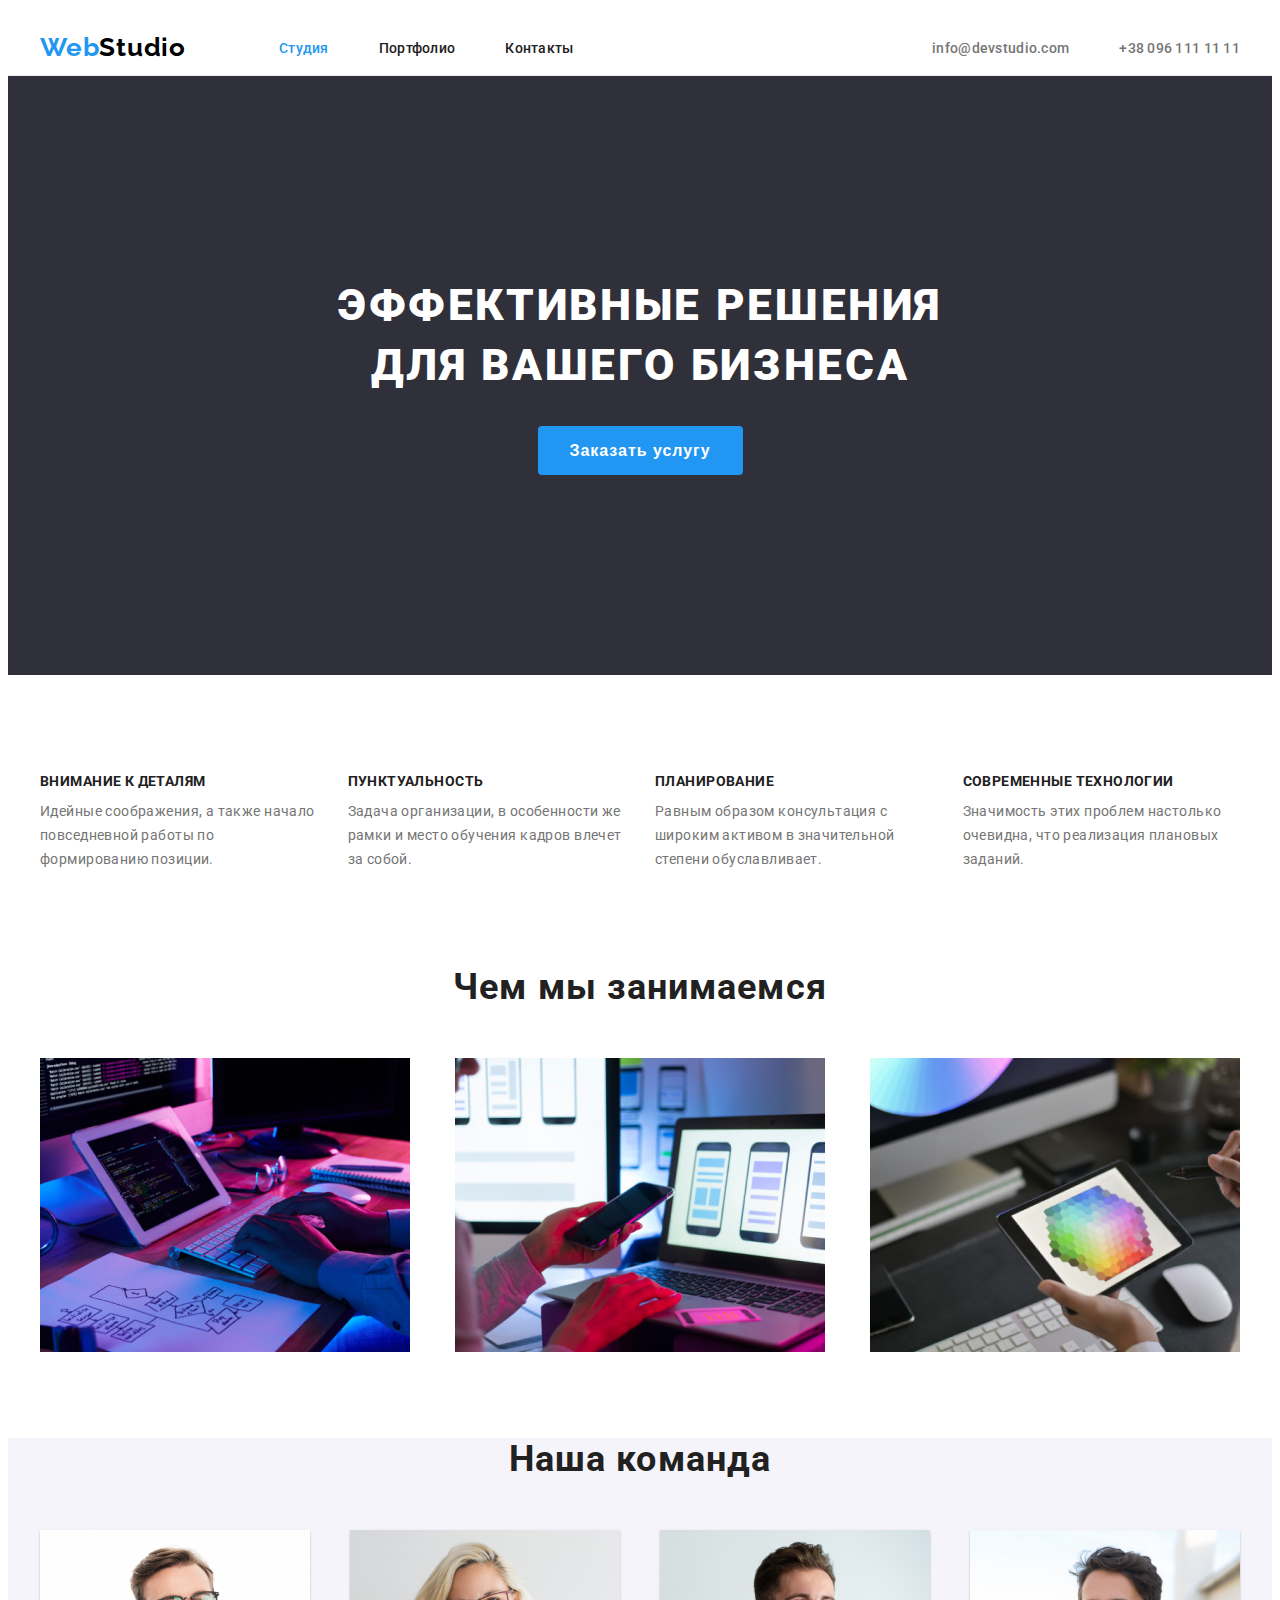
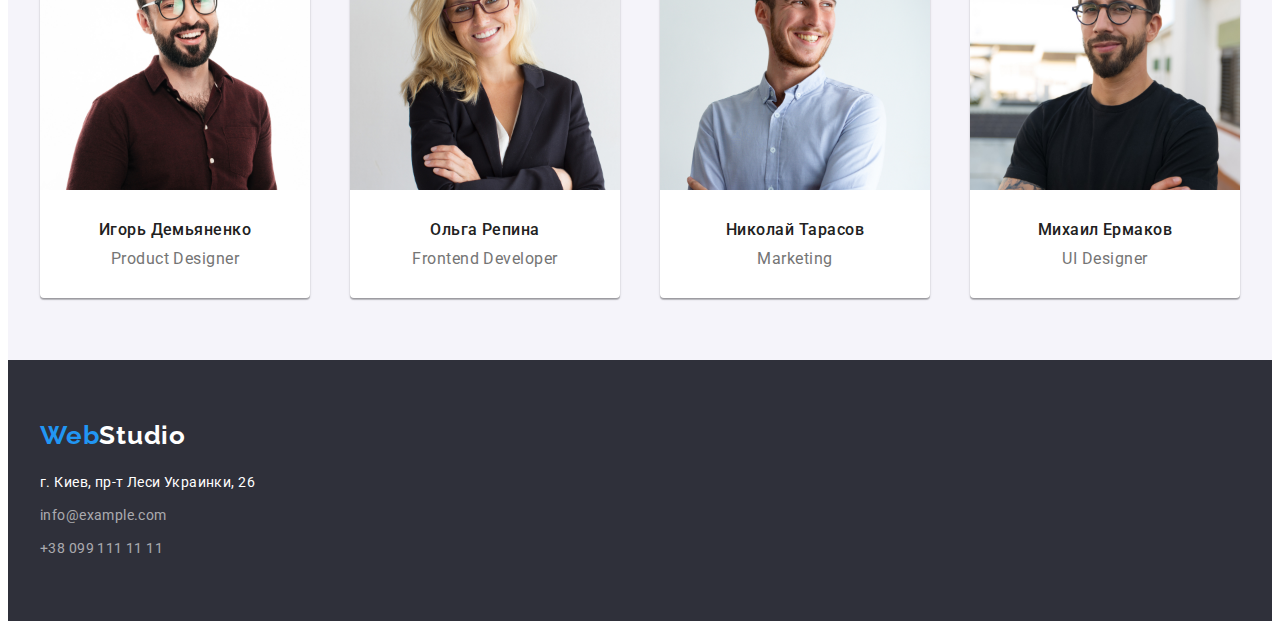
==== index.html @ 0f1aa9d9 "HTML + CSS boxsizing and flexbox" ====
<!DOCTYPE html>
<html lang="en">
  <head>
    <meta charset="UTF-8" />
    <meta name="viewport" content="width=device-width, initial-scale=1.0" />
    <link rel="stylesheet" href="https://cdnjs.cloudflare.com/ajax/libs/modern-normalize/1.0.0/modern-normalize.min.css" integrity="sha512-ISS7cAi1PEhQ8jnbJpJZMd29NlhNj4AWYyLOSp2CE/CsHxTCu+r+t0D2yoJudVrd0/8fTVPUVDzY5Tvli75u/g==" crossorigin="anonymous" />
    <link rel="preconnect" href="https://fonts.gstatic.com" />
    <link
      href="https://fonts.googleapis.com/css2?family=Raleway:wght@700&family=Roboto:wght@400;500;700;900&display=swap"
      rel="stylesheet"
    />
    <link rel="stylesheet" href="css/styles.css" />
    <title>WebStudio</title>
  </head>

  <body>
    <header class="header">
      <div class="container">
        <nav class="site-nav">
          <a class="logo link" href="/"><span class="logo-accent">Web</span>Studio</a>
          <ul class="site-nav-list list">
            <li><a class="site-nav-item current link" href="#">Студия</a></li>
            <li><a class="site-nav-item link" href="portfolio.html">Портфолио</a></li>
            <li><a class="site-nav-item link" href="#">Контакты</a></li>
          </ul>
        </nav>
        <ul class="contacts-list list">
          <li>
            <a
              class="contacts-list-item contacts-list-item-mail link"
              href="mailto:info@devstudio.com"
              >info@devstudio.com</a
            >
          </li>
          <li>
            <a
              class="contacts-list-item contacts-list-item-tel link"
              href="tel:+380961111111"
              >+38 096 111 11 11</a
            >
          </li>
        </ul>
      </div>
    </header>
    <main>
      <!-- Герой -->
      <section class="hero">
      <div class="container">
        <h1 class="main-title">Эффективные решения для вашего бизнеса</h1>
        <button type="button" class="order-btn">Заказать услугу</button>
      </div>      
      </section>

      <!-- Преймущества -->
      <section class="advantages">
        <h2 class="advantages-title">Наши преимущества</h2>
        <div class="container">
          <ul class="advantages-list list">
            <li class="advantages-item">
              <h3 class="advantages-item-title">Внимание к деталям</h3>
              <p class="advantages-item-description">
                Идейные соображения, а также начало повседневной работы по
                формированию позиции.
              </p>
            </li>
            <li class="advantages-item">
              <h3 class="advantages-item-title">Пунктуальность</h3>
              <p class="advantages-item-description">
                Задача организации, в особенности же рамки и место обучения кадров
                влечет за собой.
              </p>
            </li>
            <li class="advantages-item">
              <h3 class="advantages-item-title">Планирование</h3>
              <p class="advantages-item-description">
                Равным образом консультация с широким активом в значительной
                степени обуславливает.
              </p>
            </li>
            <li class="advantages-item">
              <h3 class="advantages-item-title">Современные технологии</h3>
              <p class="advantages-item-description">
                Значимость этих проблем настолько очевидна, что реализация
                плановых заданий.
              </p>
            </li>
          </ul>
        </div>
       
      </section>

      <!-- Услуги -->
      <section class="services">
        <div class="container">
          <h2 class="section-title">Чем мы занимаемся</h2>
        <ul class="services-list list">
          <li class="sevices-item">
            <img class="services-img"
              src="images/box1.jpg"
              alt="веб-сайты"
              width="370"
              height="294"
            />
          </li>
          <li>
            <img class="services-img"
              src="images/box2.jpg"
              alt="мобильные приложения"
              width="370"
              height="294"
            />
          </li>
          <li>
            <img class="services-img"
            src="images/box3.jpg" 
            alt="дизайн" 
            width="370" 
            height="294" />
          </li>
        </ul>
        </div>
        
      </section>

      <!-- Команда -->
      <section class="team">
        <div class="container">
          <h2 class="section-title">Наша команда</h2>
        <ul class="team-list list">
          <li class="team-item">
            <img class="team-memeber-img"
              src="images/worker1.jpg"
              alt="сотрудник1"
              width="270"
              height="260"
            />
            <h3 class="team-member-name">Игорь Демьяненко</h3>
            <p class="team-member-position">Product Designer</p>
          </li>

          <li class="team-item">
            <img class="team-memeber-img"
              src="images/worker2.jpg"
              alt="сотрудник2"
              width="270"
              height="260"
            />
            <h3 class="team-member-name">Ольга Репина</h3>
            <p class="team-member-position">Frontend Developer</p>
          </li>

          <li class="team-item">
            <img class="team-memeber-img"
              src="images/worker3.jpg"
              alt="сотрудник3"
              width="270"
              height="260"
            />
            <h3 class="team-member-name">Николай Тарасов</h3>
            <p class="team-member-position">Marketing</p>
          </li>

          <li class="team-item">
            <img class="team-memeber-img"
              src="images/worker4.jpg"
              alt="сотрудник4"
              width="270"
              height="260"
            />
            <h3 class="team-member-name">Михаил Ермаков</h3>
            <p class="team-member-position">UI Designer</p>
          </li>
        </ul>
        </div>
        
      </section>
    </main>

    <!-- Футер -->
    <footer class="footer">
        <div class="container">
          <a class="logo dark-theme link" href="/"
          ><span class="logo-accent">Web</span>Studio</a
        >
        <address>
          <ul class="adress-list list">
            <li>
              <a
                class="adress-item location link"
                href="https://goo.gl/maps/MQfGmUJ35gentpnP9"
                target="_blank"
                rel="noreferrer noopener"
                >г. Киев, пр-т Леси Украинки, 26</a
              >
            </li>
            <li>
              <a class="adress-item mail link" href="mailto:info@example.com"
                >info@example.com</a
              >
            </li>
            <li>
              <a class="adress-item tel link" href="tel:+380991111111"
                >+38 099 111 11 11</a
              >
            </li>
          </ul>
        </div>
        
      </address>
    </footer>
  </body>
</html>
---- css/styles.css ----
:root {
  --main-color: #212121;
  --accent-color: #2196f3;
  --secondary-color: #757575;
}

body {
  font-family: 'Roboto', sans-serif;
}

h1,
h2,
h3,
h4,
h5,
h6,
p {
  margin: 0;
}

ul,
ol {
  margin: 0;
  padding: 0;
}

img {
  display: block;
}

.list {
  list-style: none;
}

.link {
  text-decoration: none;
}

.header {
  text-align: center;
}

.container {
  width: 1200px;
  padding-left: 15px;
  padding-right: 15px;
  margin: 0 auto;
}

/* ========Header=========================== */

.site-nav {
  display: flex;
}
.site-nav .logo {
  margin-right: 93px;
}
header .container {
  display: flex;
  align-items: center;
}

header {
  padding-top: 24px;
  padding-bottom: 12px;
  border-bottom: 1px solid #ececec;
}

.logo {
  font-family: 'Raleway', sans-serif;
  font-weight: 700;
  font-size: 26px;
  line-height: 1.19;
  letter-spacing: 0.03em;
  color: #000000;
}

.logo-accent {
  color: var(--accent-color);
}

.site-nav-list {
  display: flex;
  align-items: center;
}

.site-nav-list li:not(:last-child) {
  margin-right: 50px;
}

.site-nav-item {
  font-weight: 500;
  font-size: 14px;
  line-height: 1.14;
  letter-spacing: 0.02em;
  color: var(--main-color);
}

.site-nav-item:hover,
.site-nav-item:focus,
.contacts-list-item:hover,
.contacts-list-item:focus,
.adress-item:hover,
.adress-item:focus,
.adress-item.location:hover,
.adress-item.location:focus,
.site-nav-item.current {
  color: var(--accent-color);
}

.header .contacts-list {
  margin-left: auto;
}
.contacts-list {
  display: flex;
}
.contacts-list li:not(:last-child) {
  margin-right: 50px;
}
.contacts-list-item {
  font-family: inherit;
  font-weight: 500;
  font-size: 14px;
  line-height: 1.14;
  letter-spacing: 0.02em;
  color: var(--secondary-color);
}
/* ========End header======================= */

/* ========Hero=========================== */
.hero {
  background: #2f303a;
}
.main-title {
  max-width: 696px;
  margin-bottom: 30px;
}
.hero .container {
  padding-top: 200px;
  padding-bottom: 200px;
}
.main-title {
  margin: 0 auto 30px;

  font-weight: 900;
  font-size: 44px;
  line-height: 1.36;
  text-align: center;
  letter-spacing: 0.06em;
  text-transform: uppercase;

  color: #ffffff;
}

.order-btn {
  display: flex;
  padding: 10px 32px;
  margin: 0 auto;
  border-radius: 4px;
  outline: none;
  border: none;
  min-width: 200px;

  font-weight: bold;
  font-size: 16px;
  line-height: 1.86;
  align-items: center;
  text-align: center;
  letter-spacing: 0.06em;
  color: #ffffff;
  background-color: var(--accent-color);
}

.order-btn:hover {
  cursor: pointer;
  outline: none;
}
/* ========End Hero======================= */

/* ========Advantages=========================== */
.advantages-title {
  height: 0;
  overflow: hidden;
}

.advantages .container {
  padding-top: 99px;
  padding-bottom: 94px;
}
.advantages-list {
  display: flex;
  justify-content: space-between;
}

.advantages-item {
  width: calc((100% - 90px) / 4);
}

.advantages-item-title {
  margin-bottom: 10px;

  font-weight: 700;
  font-size: 14px;
  line-height: 1.14;
  letter-spacing: 0.03em;
  text-transform: uppercase;
  color: var(--main-color);
}

.advantages-item-description {
  font-weight: 400;
  font-size: 14px;
  line-height: 1.71;
  letter-spacing: 0.03em;
  color: var(--secondary-color);
}
/* ========End Advantages======================= */

/* ========Services=========================== */
.services .container {
  padding-bottom: 86px;
}

.section-title {
  margin-bottom: 50px;
  font-weight: 700;
  font-size: 36px;
  line-height: 1.17;
  text-align: center;
  letter-spacing: 0.03em;
  color: var(--main-color);
}

.services-list {
  display: flex;
  justify-content: space-between;
}
/* ========End Services======================= */

/* ========Team=========================== */
.team {
  background: #f5f4fa;
}

.team .container {
  padding-bottom: 62px;
}
.team-list {
  display: flex;
  justify-content: space-between;
}

.team-item {
  background: #ffffff;

  box-shadow: 0px 1px 3px rgba(0, 0, 0, 0.12), 0px 1px 1px rgba(0, 0, 0, 0.14), 0px 2px 1px rgba(0, 0, 0, 0.2);
  border-radius: 0px 0px 4px 4px;
}
.team-memeber-img {
  margin-bottom: 30px;
}

.team-member-name {
  margin-bottom: 10px;
  font-weight: 500;
  font-size: 16px;
  line-height: 1.19;
  text-align: center;
  letter-spacing: 0.03em;
  color: var(--main-color);
}

.team-member-position {
  margin-bottom: 30px;

  font-weight: 400;
  font-size: 16px;
  line-height: 1.19;
  text-align: center;
  letter-spacing: 0.03em;
  color: var(--secondary-color);
}
/* ========End Team======================= */

/* ========Footer=========================== */
.footer .container {
  padding-top: 60px;
  padding-bottom: 60px;
}
.footer .logo {
  display: block;
  margin-bottom: 20px;
}

.adress-list li:not(:last-child) {
  margin-bottom: 9px;
}
.adress-item {
  font-weight: 400;
  font-size: 14px;
  line-height: 1.71;
  letter-spacing: 0.03em;
  color: rgba(255, 255, 255, 0.6);
}

.adress-item.location {
  color: #ffffff;
}

address {
  font-style: normal;
}

footer {
  background-color: #2f303a;
}

.logo.dark-theme {
  color: #ffffff;
}
/* ========End Footer======================= */

/* ========Portfolio======================= */
.cards .container {
  padding-top: 94px;
  padding-bottom: 94px;
}
.filter-list {
  display: flex;
  justify-content: center;
  margin-bottom: 50px;
}
.filter-list li:not(:last-child) {
  margin-right: 8px;
}

.filter-item {
  padding: 6px 22px;
  border-radius: 4px;
  border: none;

  font-weight: 500;
  font-size: 16px;
  line-height: 1.63;
  text-align: center;
  letter-spacing: 0.03em;
  color: var(--main-color);
}

.filter-item:hover,
.filter-item:focus {
  color: #ffffff;
  background-color: var(--accent-color);
  cursor: pointer;
  outline: none;
}

.cards-list {
  display: flex;
  flex-wrap: wrap;
  margin-top: -30px;
  margin-left: -30px;
}

.card-item {
  margin-top: 30px;
  margin-left: 30px;
  width: 370px;
  background: #ffffff;
}

.card-item-text {
  padding-top: 20px;
  border: 1px solid #eeeeee;
  border-top: none;
}

.card-title {
  padding: 0 24px 4px;

  font-weight: 700;
  font-size: 18px;
  line-height: 2;
  letter-spacing: 0.06em;
  color: var(--main-color);
}

.card-description {
  padding: 0 20px 24px;

  font-weight: 400;
  font-size: 16px;
  line-height: 1.86;
  letter-spacing: 0.03em;
  color: var(--secondary-color);
}
/* ========End Portfolio======================= */ ;
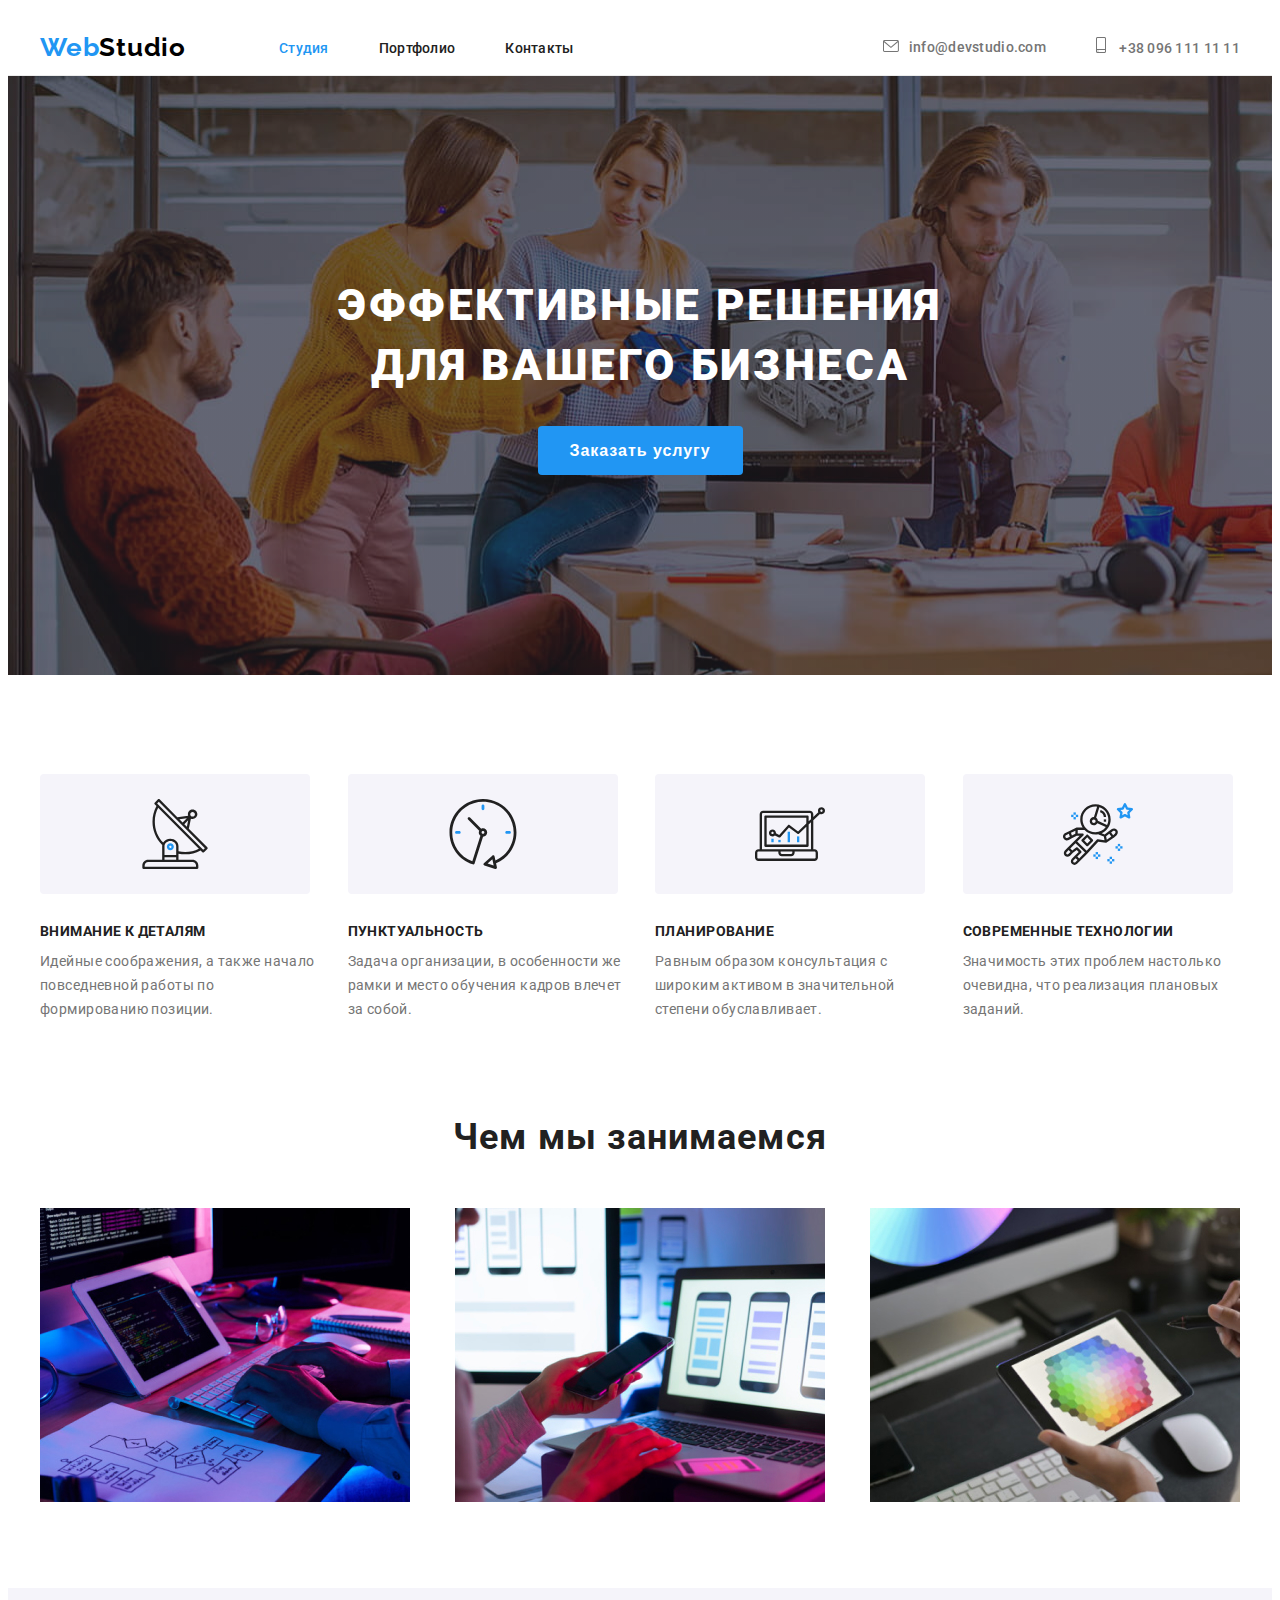
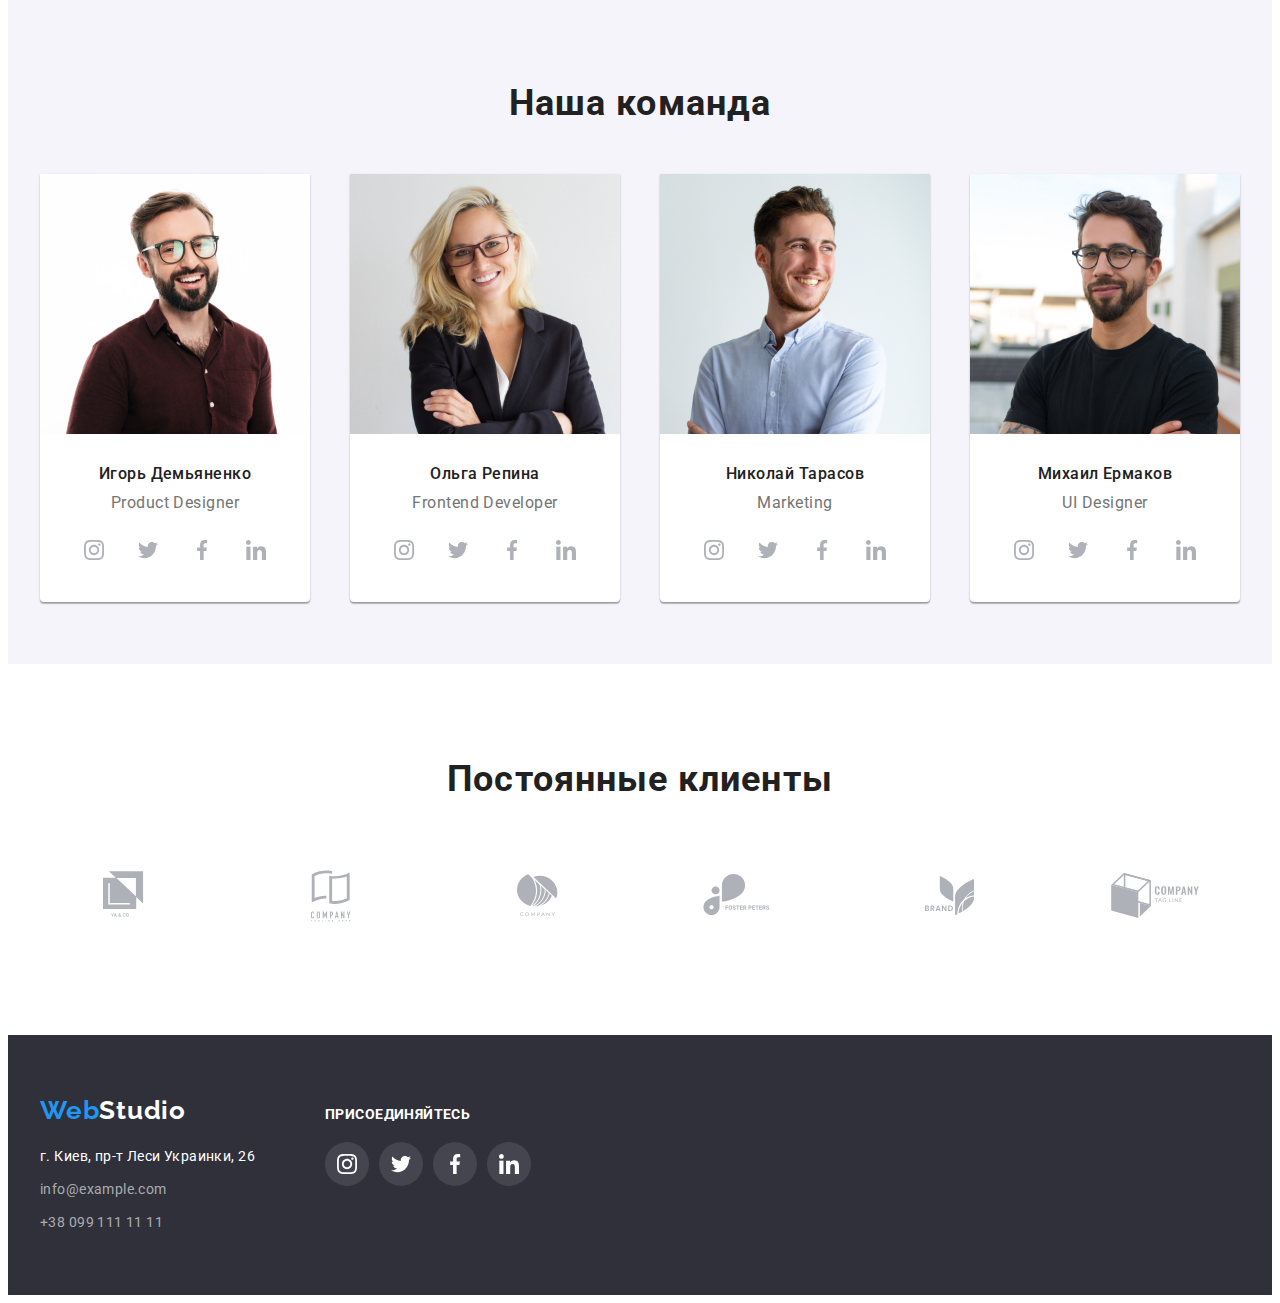
==== commit 0068627c: "added icons and bg-image" ====
--- a/index.html
+++ b/index.html
@@ -29,14 +29,21 @@
             <a
               class="contacts-list-item contacts-list-item-mail link"
               href="mailto:info@devstudio.com"
-              >info@devstudio.com</a
+              >
+              <svg class="contact-icon" width="16px" height="12px">
+                <use href="./images/sprite.svg#icon-envelope"></use>
+              </svg>info@devstudio.com</a
             >
           </li>
           <li>
             <a
               class="contacts-list-item contacts-list-item-tel link"
               href="tel:+380961111111"
-              >+38 096 111 11 11</a
+              >
+              <svg class="contact-icon" width="10px" height="16px">
+                <use href="./images/sprite.svg#icon-smartphone"></use>
+              </svg>
+              +38 096 111 11 11</a
             >
           </li>
         </ul>
@@ -57,6 +64,11 @@
         <div class="container">
           <ul class="advantages-list list">
             <li class="advantages-item">
+              <div class="advantages-icon-block">
+              <svg class="advantages-icon" width="70px" height="70px">
+                <use href="./images/sprite.svg#icon-antenna"></use>
+              </svg>
+              </div>
               <h3 class="advantages-item-title">Внимание к деталям</h3>
               <p class="advantages-item-description">
                 Идейные соображения, а также начало повседневной работы по
@@ -64,6 +76,11 @@
               </p>
             </li>
             <li class="advantages-item">
+              <div class="advantages-icon-block">
+                <svg class="advantages-icon" width="70px" height="70px">
+                  <use href="./images/sprite.svg#icon-clock"></use>
+                </svg>
+                </div>
               <h3 class="advantages-item-title">Пунктуальность</h3>
               <p class="advantages-item-description">
                 Задача организации, в особенности же рамки и место обучения кадров
@@ -71,6 +88,11 @@
               </p>
             </li>
             <li class="advantages-item">
+              <div class="advantages-icon-block">
+                <svg class="advantages-icon" width="70px" height="70px">
+                  <use href="./images/sprite.svg#icon-diagram"></use>
+                </svg>
+                </div>
               <h3 class="advantages-item-title">Планирование</h3>
               <p class="advantages-item-description">
                 Равным образом консультация с широким активом в значительной
@@ -78,6 +100,11 @@
               </p>
             </li>
             <li class="advantages-item">
+              <div class="advantages-icon-block">
+                <svg class="advantages-icon" width="70px" height="70px">
+                  <use href="./images/sprite.svg#icon-astronaut"></use>
+                </svg>
+                </div>
               <h3 class="advantages-item-title">Современные технологии</h3>
               <p class="advantages-item-description">
                 Значимость этих проблем настолько очевидна, что реализация
@@ -136,6 +163,36 @@
             />
             <h3 class="team-member-name">Игорь Демьяненко</h3>
             <p class="team-member-position">Product Designer</p>
+            <ul class="social-links-list list">
+              <li class="instagram">
+                <a href="#" class="social-links-link link">
+                  <svg class="social-links-icon" width="20px" height="20px">
+                    <use href="./images/sprite.svg#icon-instagram"></use>
+                  </svg>
+                </a>
+              </li>
+              <li class="twitter">
+                <a href="#" class="social-links-link link">
+                  <svg class="social-links-icon" width="20px" height="20px">
+                    <use href="./images/sprite.svg#icon-twitter"></use>
+                  </svg>
+                </a>
+              </li>
+              <li class="facebook">
+                <a href="#" class="social-links-link link">
+                  <svg class="social-links-icon" width="20px" height="20px">
+                    <use href="./images/sprite.svg#icon-facebook"></use>
+                  </svg>
+                </a>
+              </li>
+              <li class="linkedin">
+                <a href="#" class="social-links-link link">
+                  <svg class="social-links-icon" width="20px" height="20px">
+                    <use href="./images/sprite.svg#icon-linkedin"></use>
+                  </svg>
+                </a>
+              </li>
+            </ul>
           </li>
 
           <li class="team-item">
@@ -147,6 +204,36 @@
             />
             <h3 class="team-member-name">Ольга Репина</h3>
             <p class="team-member-position">Frontend Developer</p>
+            <ul class="social-links-list list">
+              <li class="instagram">
+                <a href="#" class="social-links-link link">
+                  <svg class="social-links-icon" width="20px" height="20px">
+                    <use href="./images/sprite.svg#icon-instagram"></use>
+                  </svg>
+                </a>
+              </li>
+              <li class="twitter">
+                <a href="#" class="social-links-link link">
+                  <svg class="social-links-icon" width="20px" height="20px">
+                    <use href="./images/sprite.svg#icon-twitter"></use>
+                  </svg>
+                </a>
+              </li>
+              <li class="facebook">
+                <a href="#" class="social-links-link link">
+                  <svg class="social-links-icon" width="20px" height="20px">
+                    <use href="./images/sprite.svg#icon-facebook"></use>
+                  </svg>
+                </a>
+              </li>
+              <li class="linkedin">
+                <a href="#" class="social-links-link link">
+                  <svg class="social-links-icon" width="20px" height="20px">
+                    <use href="./images/sprite.svg#icon-linkedin"></use>
+                  </svg>
+                </a>
+              </li>
+            </ul>
           </li>
 
           <li class="team-item">
@@ -158,6 +245,36 @@
             />
             <h3 class="team-member-name">Николай Тарасов</h3>
             <p class="team-member-position">Marketing</p>
+            <ul class="social-links-list list">
+              <li class="instagram">
+                <a href="#" class="social-links-link link">
+                  <svg class="social-links-icon" width="20px" height="20px">
+                    <use href="./images/sprite.svg#icon-instagram"></use>
+                  </svg>
+                </a>
+              </li>
+              <li class="twitter">
+                <a href="#" class="social-links-link link">
+                  <svg class="social-links-icon" width="20px" height="20px">
+                    <use href="./images/sprite.svg#icon-twitter"></use>
+                  </svg>
+                </a>
+              </li>
+              <li class="facebook">
+                <a href="#" class="social-links-link link">
+                  <svg class="social-links-icon" width="20px" height="20px">
+                    <use href="./images/sprite.svg#icon-facebook"></use>
+                  </svg>
+                </a>
+              </li>
+              <li class="linkedin">
+                <a href="#" class="social-links-link link">
+                  <svg class="social-links-icon" width="20px" height="20px">
+                    <use href="./images/sprite.svg#icon-linkedin"></use>
+                  </svg>
+                </a>
+              </li>
+            </ul>
           </li>
 
           <li class="team-item">
@@ -169,20 +286,100 @@
             />
             <h3 class="team-member-name">Михаил Ермаков</h3>
             <p class="team-member-position">UI Designer</p>
+            <ul class="social-links-list list">
+              <li class="instagram">
+                <a href="#" class="social-links-link link">
+                  <svg class="social-links-icon" width="20px" height="20px">
+                    <use href="./images/sprite.svg#icon-instagram"></use>
+                  </svg>
+                </a>
+              </li>
+              <li class="twitter">
+                <a href="#" class="social-links-link link">
+                  <svg class="social-links-icon" width="20px" height="20px">
+                    <use href="./images/sprite.svg#icon-twitter"></use>
+                  </svg>
+                </a>
+              </li>
+              <li class="facebook">
+                <a href="#" class="social-links-link link">
+                  <svg class="social-links-icon" width="20px" height="20px">
+                    <use href="./images/sprite.svg#icon-facebook"></use>
+                  </svg>
+                </a>
+              </li>
+              <li class="linkedin">
+                <a href="#" class="social-links-link link">
+                  <svg class="social-links-icon" width="20px" height="20px">
+                    <use href="./images/sprite.svg#icon-linkedin"></use>
+                  </svg>
+                </a>
+              </li>
+            </ul>
           </li>
         </ul>
         </div>
-        
+      </section>
+      <section class="clients">
+        <div class="container">
+          <h2 class="section-title">Постоянные клиенты</h2>
+          <ul class="clients-list list">
+            <li>
+              <a href="#" class="client-link link">
+                <svg class="client-icon" width="44.27" height="49.23">
+                  <use href="./images/sprite.svg#icon-client1"></use>
+                </svg>
+              </a>
+            </li>
+            <li>
+              <a href="#" class="client-link link">
+                <svg class="client-icon" width="40" height="52">
+                  <use href="./images/sprite.svg#icon-client2"></use>
+                </svg>
+              </a>
+            </li>
+            <li>
+              <a href="#" class="client-link link">
+                <svg class="client-icon" width="41" height="42.6">
+                  <use href="./images/sprite.svg#icon-client3"></use>
+                </svg>
+              </a>
+            </li>
+            <li>
+              <a href="#" class="client-link link">
+                <svg class="client-icon" width="79.66" height="42.02">
+                  <use href="./images/sprite.svg#icon-client4"></use>
+                </svg>
+              </a>
+            </li>
+            <li>
+              <a href="#" class="client-link link">
+                <svg class="client-icon" width="49" height="47">
+                  <use href="./images/sprite.svg#icon-client5"></use>
+                </svg>
+              </a>
+            </li>
+            <li>
+              <a href="#" class="client-link link">
+                <svg class="client-icon" width="88.48" height="45.44">
+                  <use href="./images/sprite.svg#icon-client6"></use>
+                </svg>
+              </a>
+            </li>
+          </ul>
+        </div>
+
       </section>
     </main>
 
     <!-- Футер -->
     <footer class="footer">
         <div class="container">
+         <div>
           <a class="logo dark-theme link" href="/"
           ><span class="logo-accent">Web</span>Studio</a
         >
-        <address>
+          <address>
           <ul class="adress-list list">
             <li>
               <a
@@ -205,6 +402,41 @@
             </li>
           </ul>
         </div>
+          
+          <div class="join">
+            <p class="join-text">присоединяйтесь</p>
+            <ul class="social-links-list list">
+              <li class="instagram">
+                <a href="#" class="social-links-link link">
+                  <svg class="social-links-icon" width="20px" height="20px">
+                    <use href="./images/sprite.svg#icon-instagram"></use>
+                  </svg>
+                </a>
+              </li>
+              <li class="twitter">
+                <a href="#" class="social-links-link link">
+                  <svg class="social-links-icon" width="20px" height="20px">
+                    <use href="./images/sprite.svg#icon-twitter"></use>
+                  </svg>
+                </a>
+              </li>
+              <li class="facebook">
+                <a href="#" class="social-links-link link">
+                  <svg class="social-links-icon" width="20px" height="20px">
+                    <use href="./images/sprite.svg#icon-facebook"></use>
+                  </svg>
+                </a>
+              </li>
+              <li class="linkedin">
+                <a href="#" class="social-links-link link">
+                  <svg class="social-links-icon" width="20px" height="20px">
+                    <use href="./images/sprite.svg#icon-linkedin"></use>
+                  </svg>
+                </a>
+              </li>
+            </ul>
+          </div>
+        </div>
         
       </address>
     </footer>
--- a/css/styles.css
+++ b/css/styles.css
@@ -125,11 +125,25 @@
   letter-spacing: 0.02em;
   color: var(--secondary-color);
 }
+
+.contact-icon {
+  display: inline-block;
+  margin-right: 10px;
+  fill: #757575;
+}
+
+.contacts-list-item-mail:hover .contact-icon,
+.contacts-list-item-mail:focus .contact-icon,
+.contacts-list-item-tel:hover .contact-icon,
+.contacts-list-item-tel:focus .contact-icon {
+  fill: var(--accent-color);
+}
 /* ========End header======================= */
 
 /* ========Hero=========================== */
 .hero {
   background: #2f303a;
+  background-image: linear-gradient(rgba(47, 48, 58, 0.4), rgba(47, 48, 58, 0.4)), url('../images/hero-bg-img.jpg');
 }
 .main-title {
   max-width: 696px;
@@ -196,6 +210,17 @@
   width: calc((100% - 90px) / 4);
 }
 
+.advantages-icon-block {
+  width: 270px;
+  height: 120px;
+  background-color: #f5f4fa;
+  border-radius: 4px;
+  display: flex;
+  justify-content: center;
+  align-items: center;
+  margin-bottom: 30px;
+}
+
 .advantages-item-title {
   margin-bottom: 10px;
 
@@ -244,7 +269,9 @@
 
 .team .container {
   padding-bottom: 62px;
-}
+  padding-top: 94px;
+}
+
 .team-list {
   display: flex;
   justify-content: space-between;
@@ -271,7 +298,7 @@
 }
 
 .team-member-position {
-  margin-bottom: 30px;
+  margin-bottom: 16px;
 
   font-weight: 400;
   font-size: 16px;
@@ -280,10 +307,75 @@
   letter-spacing: 0.03em;
   color: var(--secondary-color);
 }
+
+.social-links-list {
+  display: flex;
+  justify-content: space-between;
+  margin-left: 32px;
+  margin-right: 32px;
+  margin-bottom: 30px;
+}
+
+.social-links-link {
+  display: flex;
+  justify-content: center;
+  align-items: center;
+  width: 44px;
+  height: 44px;
+  border-radius: 50%;
+  background-color: #ffffff;
+}
+
+.social-links-icon {
+  fill: #afb1b8;
+}
+
+.social-links-link:hover .social-links-icon,
+.social-links-link:focus .social-links-icon {
+  fill: #fff;
+}
+
+.join .social-links-link:hover,
+.join .social-links-link:focus,
+.social-links-link:hover,
+.social-links-link:focus {
+  background: var(--accent-color);
+}
 /* ========End Team======================= */
+
+/* ========Clients======================= */
+
+.clients {
+  padding-top: 94px;
+  padding-bottom: 94px;
+}
+
+.clients-list {
+  display: flex;
+  justify-content: space-between;
+}
+
+.client-link {
+  display: flex;
+  justify-content: center;
+  align-items: center;
+  width: 170px;
+  height: 90px;
+}
+
+.client-icon {
+  fill: #afb1b8;
+}
+
+.client-link:hover .client-icon,
+.client-link:focus .client-icon {
+  fill: var(--accent-color);
+}
+/* ========End Clients======================= */
 
 /* ========Footer=========================== */
 .footer .container {
+  display: flex;
   padding-top: 60px;
   padding-bottom: 60px;
 }
@@ -317,6 +409,37 @@
 
 .logo.dark-theme {
   color: #ffffff;
+}
+
+.join {
+  width: 206px;
+  height: 80px;
+  margin-left: 70px;
+  margin-top: 12px;
+}
+.join-text {
+  margin-bottom: 20px;
+
+  font-family: Roboto;
+  font-weight: bold;
+  font-size: 14px;
+  line-height: 1.14;
+  letter-spacing: 0.03em;
+  text-transform: uppercase;
+
+  color: #ffffff;
+}
+
+.join .social-links-list {
+  margin: 0px;
+}
+
+.join .social-links-icon {
+  fill: #fff;
+}
+
+.join .social-links-link {
+  background-color: rgba(255, 255, 255, 0.1);
 }
 /* ========End Footer======================= */
 
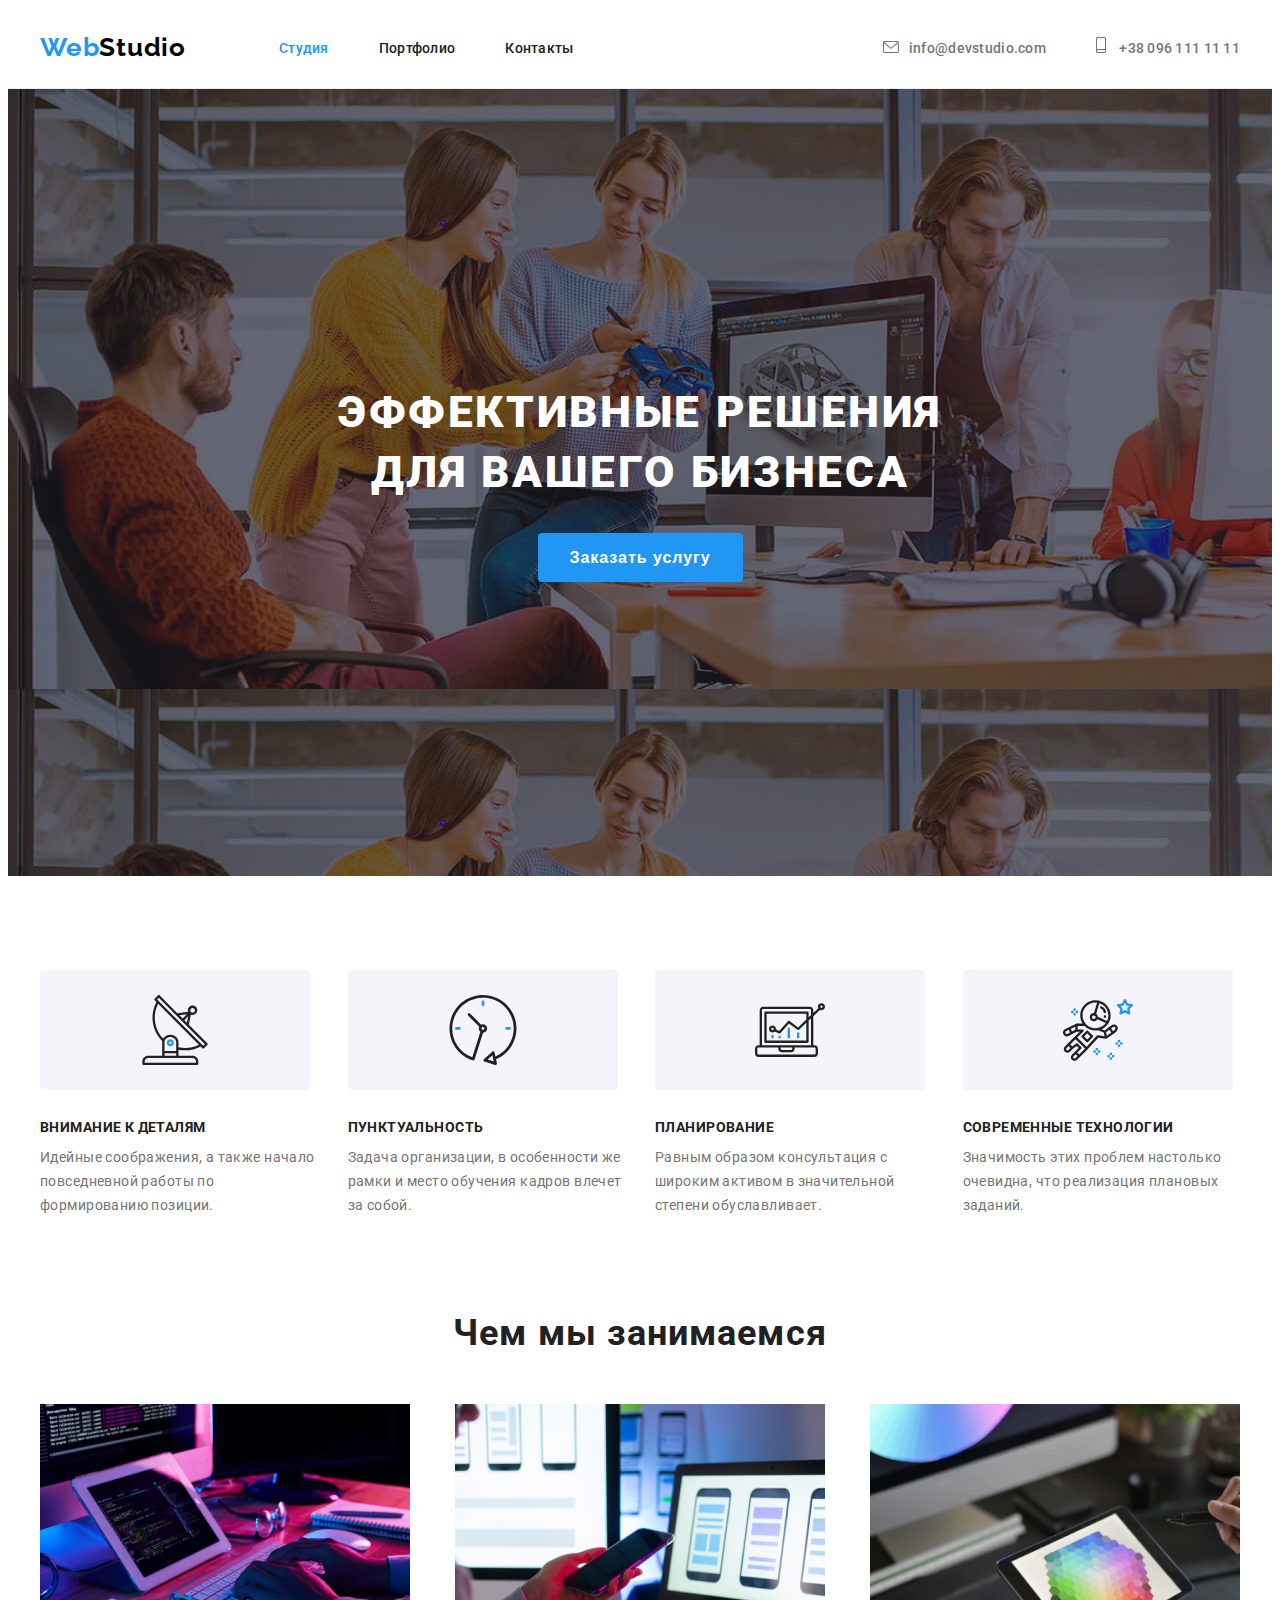
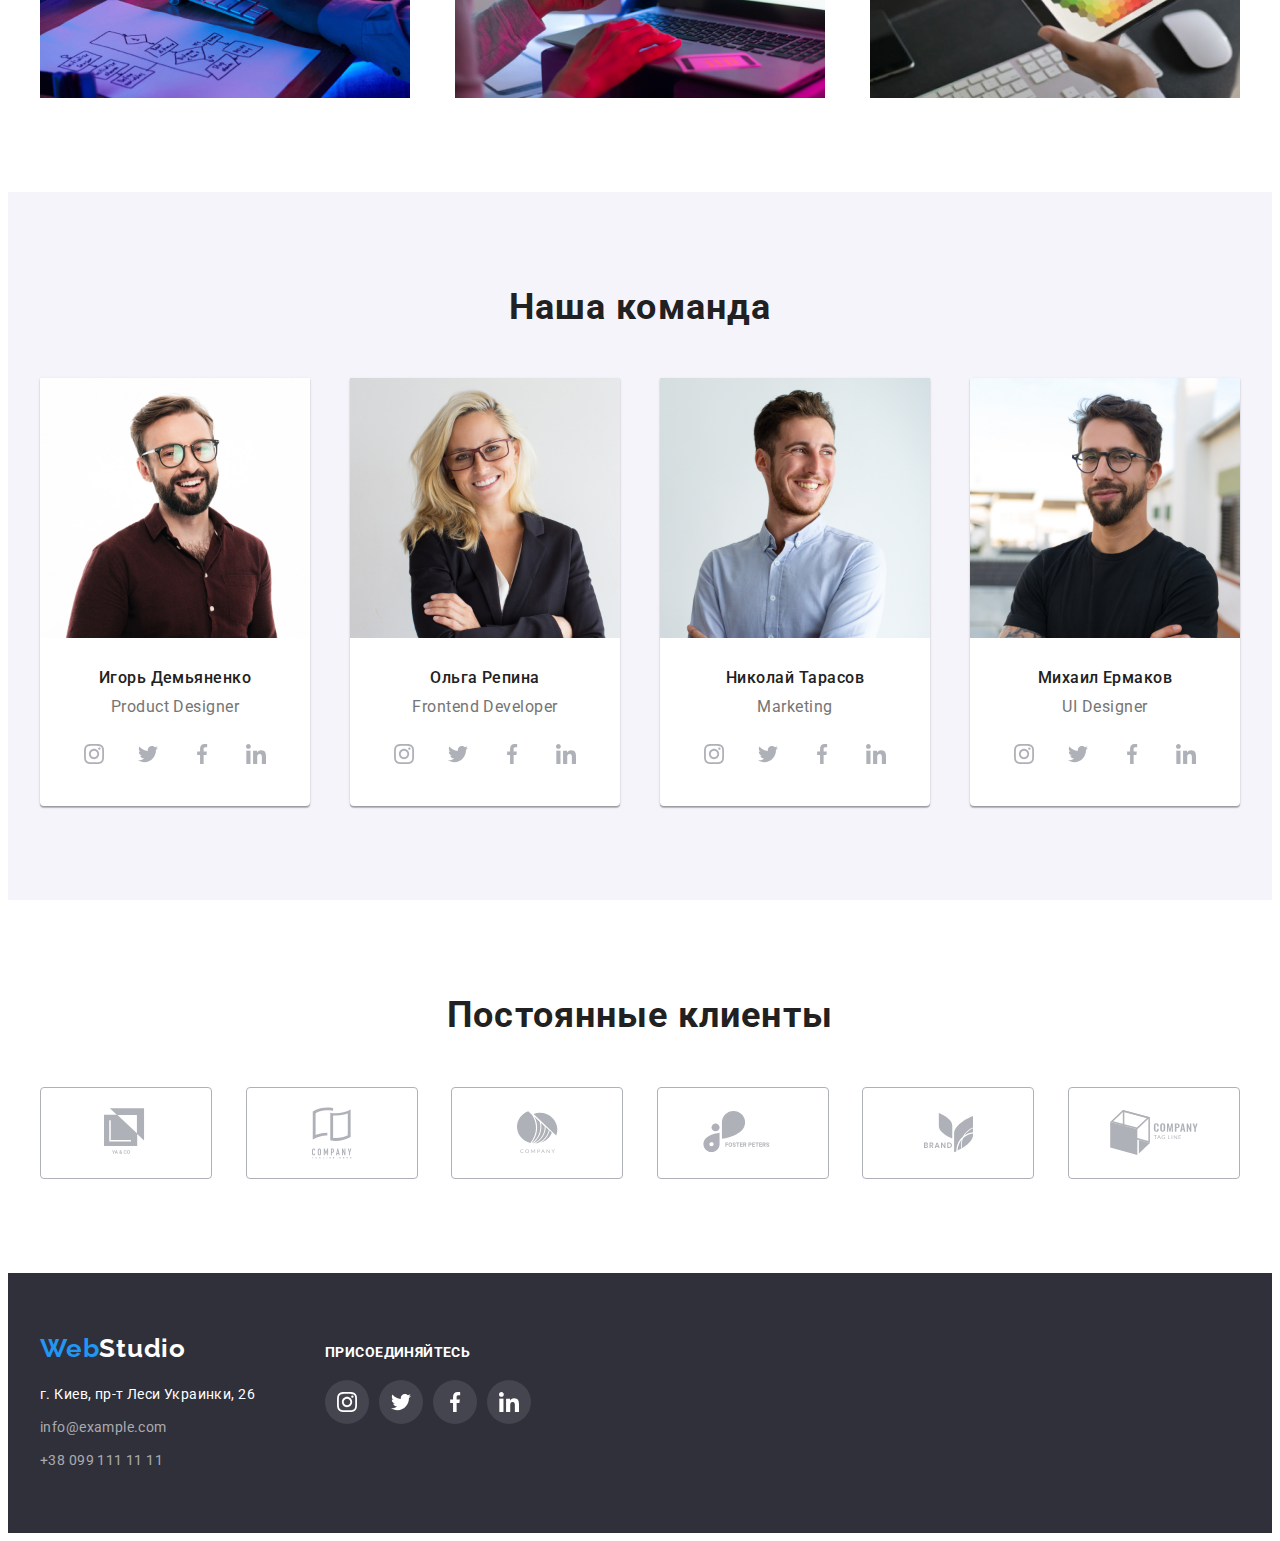
==== commit 24e82640: "updated styles" ====
--- a/index.html
+++ b/index.html
@@ -51,7 +51,7 @@
     </header>
     <main>
       <!-- Герой -->
-      <section class="hero">
+      <section class="section hero">
       <div class="container">
         <h1 class="main-title">Эффективные решения для вашего бизнеса</h1>
         <button type="button" class="order-btn">Заказать услугу</button>
@@ -59,7 +59,7 @@
       </section>
 
       <!-- Преймущества -->
-      <section class="advantages">
+      <section class="section advantages">
         <h2 class="advantages-title">Наши преимущества</h2>
         <div class="container">
           <ul class="advantages-list list">
@@ -117,7 +117,7 @@
       </section>
 
       <!-- Услуги -->
-      <section class="services">
+      <section class="section services">
         <div class="container">
           <h2 class="section-title">Чем мы занимаемся</h2>
         <ul class="services-list list">
@@ -150,7 +150,7 @@
       </section>
 
       <!-- Команда -->
-      <section class="team">
+      <section class="section team">
         <div class="container">
           <h2 class="section-title">Наша команда</h2>
         <ul class="team-list list">
@@ -320,7 +320,10 @@
         </ul>
         </div>
       </section>
-      <section class="clients">
+
+      <!--Постоянные клиенты-->
+
+      <section class="section clients">
         <div class="container">
           <h2 class="section-title">Постоянные клиенты</h2>
           <ul class="clients-list list">
--- a/css/styles.css
+++ b/css/styles.css
@@ -36,10 +36,6 @@
   text-decoration: none;
 }
 
-.header {
-  text-align: center;
-}
-
 .container {
   width: 1200px;
   padding-left: 15px;
@@ -62,8 +58,9 @@
 
 header {
   padding-top: 24px;
-  padding-bottom: 12px;
+  padding-bottom: 25px;
   border-bottom: 1px solid #ececec;
+  text-align: center;
 }
 
 .logo {
@@ -113,6 +110,7 @@
 }
 .contacts-list {
   display: flex;
+  align-items: center;
 }
 .contacts-list li:not(:last-child) {
   margin-right: 50px;
@@ -138,6 +136,11 @@
 .contacts-list-item-tel:focus .contact-icon {
   fill: var(--accent-color);
 }
+
+.section {
+  padding-top: 94px;
+  padding-bottom: 94px;
+}
 /* ========End header======================= */
 
 /* ========Hero=========================== */
@@ -197,9 +200,8 @@
   overflow: hidden;
 }
 
-.advantages .container {
-  padding-top: 99px;
-  padding-bottom: 94px;
+.section.advantages {
+  padding-bottom: 0px;
 }
 .advantages-list {
   display: flex;
@@ -242,10 +244,6 @@
 /* ========End Advantages======================= */
 
 /* ========Services=========================== */
-.services .container {
-  padding-bottom: 86px;
-}
-
 .section-title {
   margin-bottom: 50px;
   font-weight: 700;
@@ -267,11 +265,6 @@
   background: #f5f4fa;
 }
 
-.team .container {
-  padding-bottom: 62px;
-  padding-top: 94px;
-}
-
 .team-list {
   display: flex;
   justify-content: space-between;
@@ -345,11 +338,6 @@
 
 /* ========Clients======================= */
 
-.clients {
-  padding-top: 94px;
-  padding-bottom: 94px;
-}
-
 .clients-list {
   display: flex;
   justify-content: space-between;
@@ -361,6 +349,8 @@
   align-items: center;
   width: 170px;
   height: 90px;
+  border: 1px solid #afb1b8;
+  border-radius: 4px;
 }
 
 .client-icon {
@@ -374,10 +364,15 @@
 /* ========End Clients======================= */
 
 /* ========Footer=========================== */
-.footer .container {
-  display: flex;
+
+footer {
   padding-top: 60px;
   padding-bottom: 60px;
+  background-color: #2f303a;
+}
+
+.footer .container {
+  display: flex;
 }
 .footer .logo {
   display: block;
@@ -401,10 +396,6 @@
 
 address {
   font-style: normal;
-}
-
-footer {
-  background-color: #2f303a;
 }
 
 .logo.dark-theme {
@@ -444,10 +435,7 @@
 /* ========End Footer======================= */
 
 /* ========Portfolio======================= */
-.cards .container {
-  padding-top: 94px;
-  padding-bottom: 94px;
-}
+
 .filter-list {
   display: flex;
   justify-content: center;
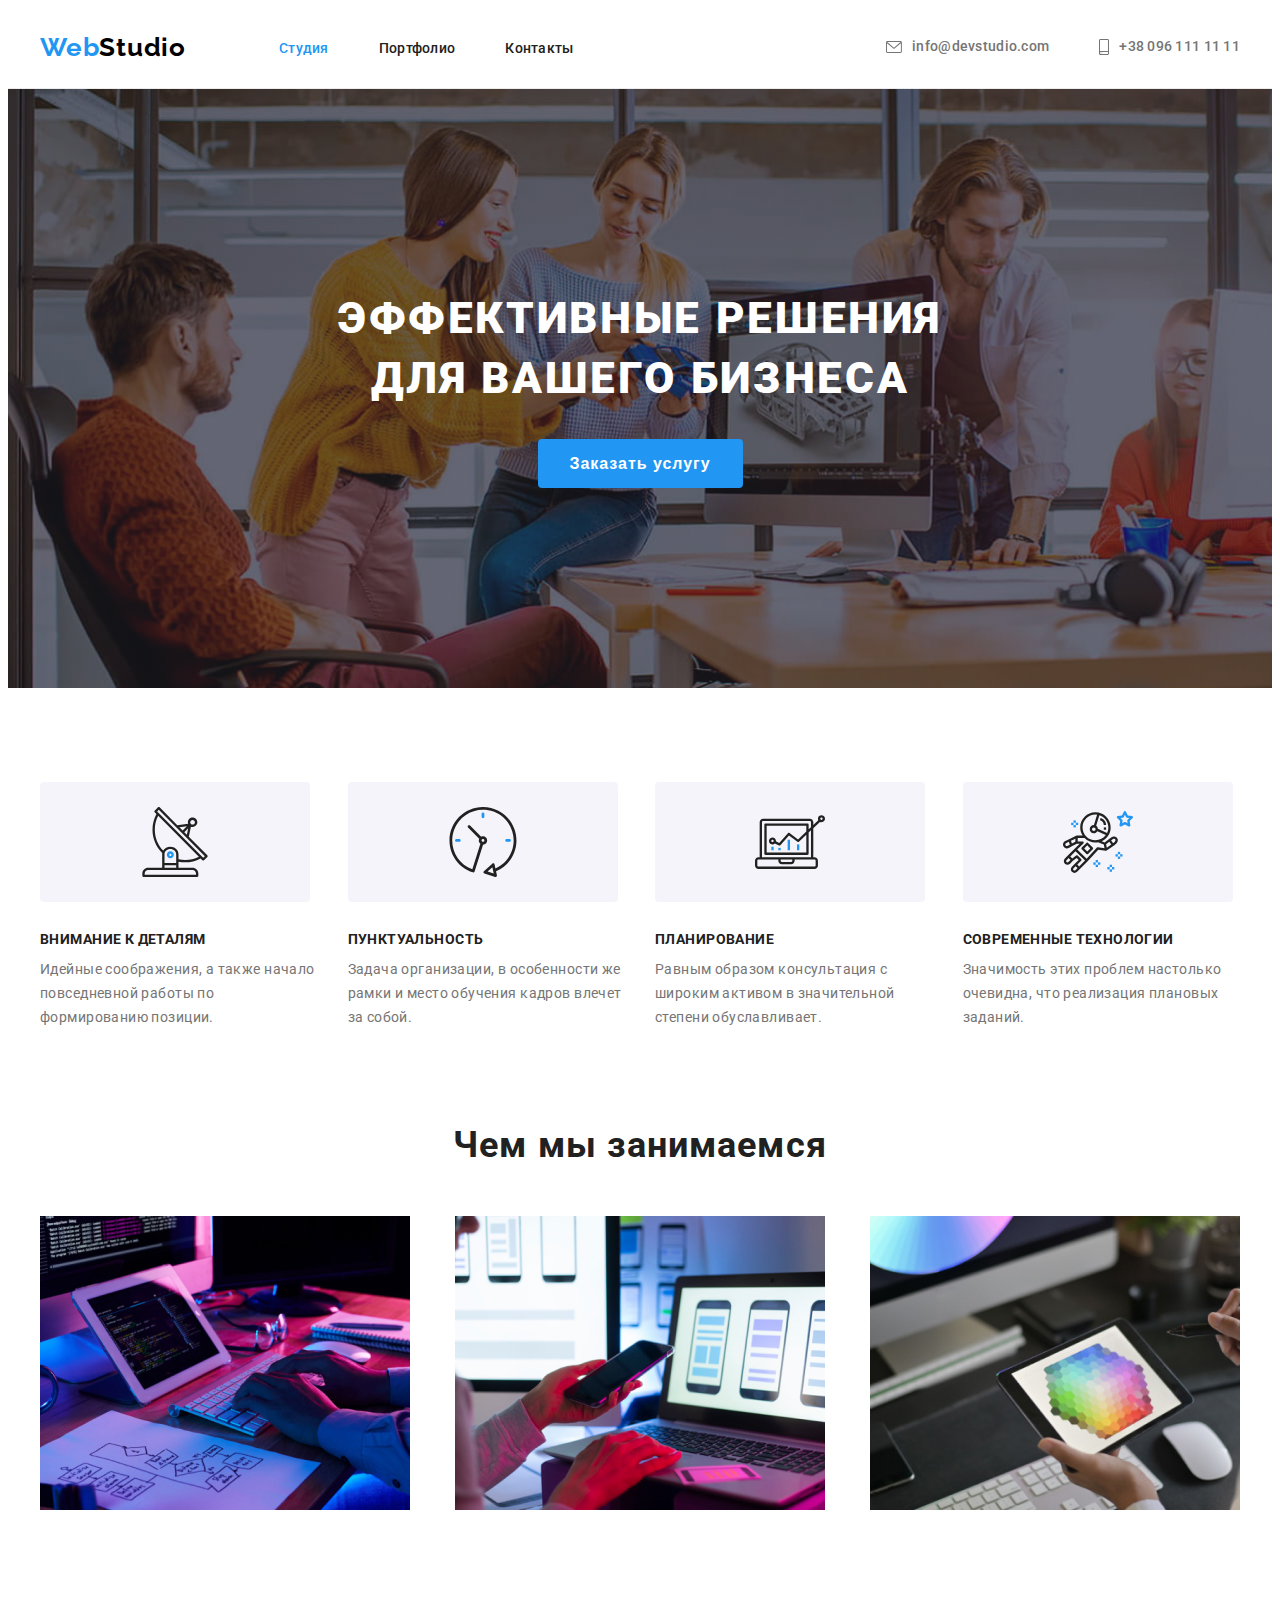
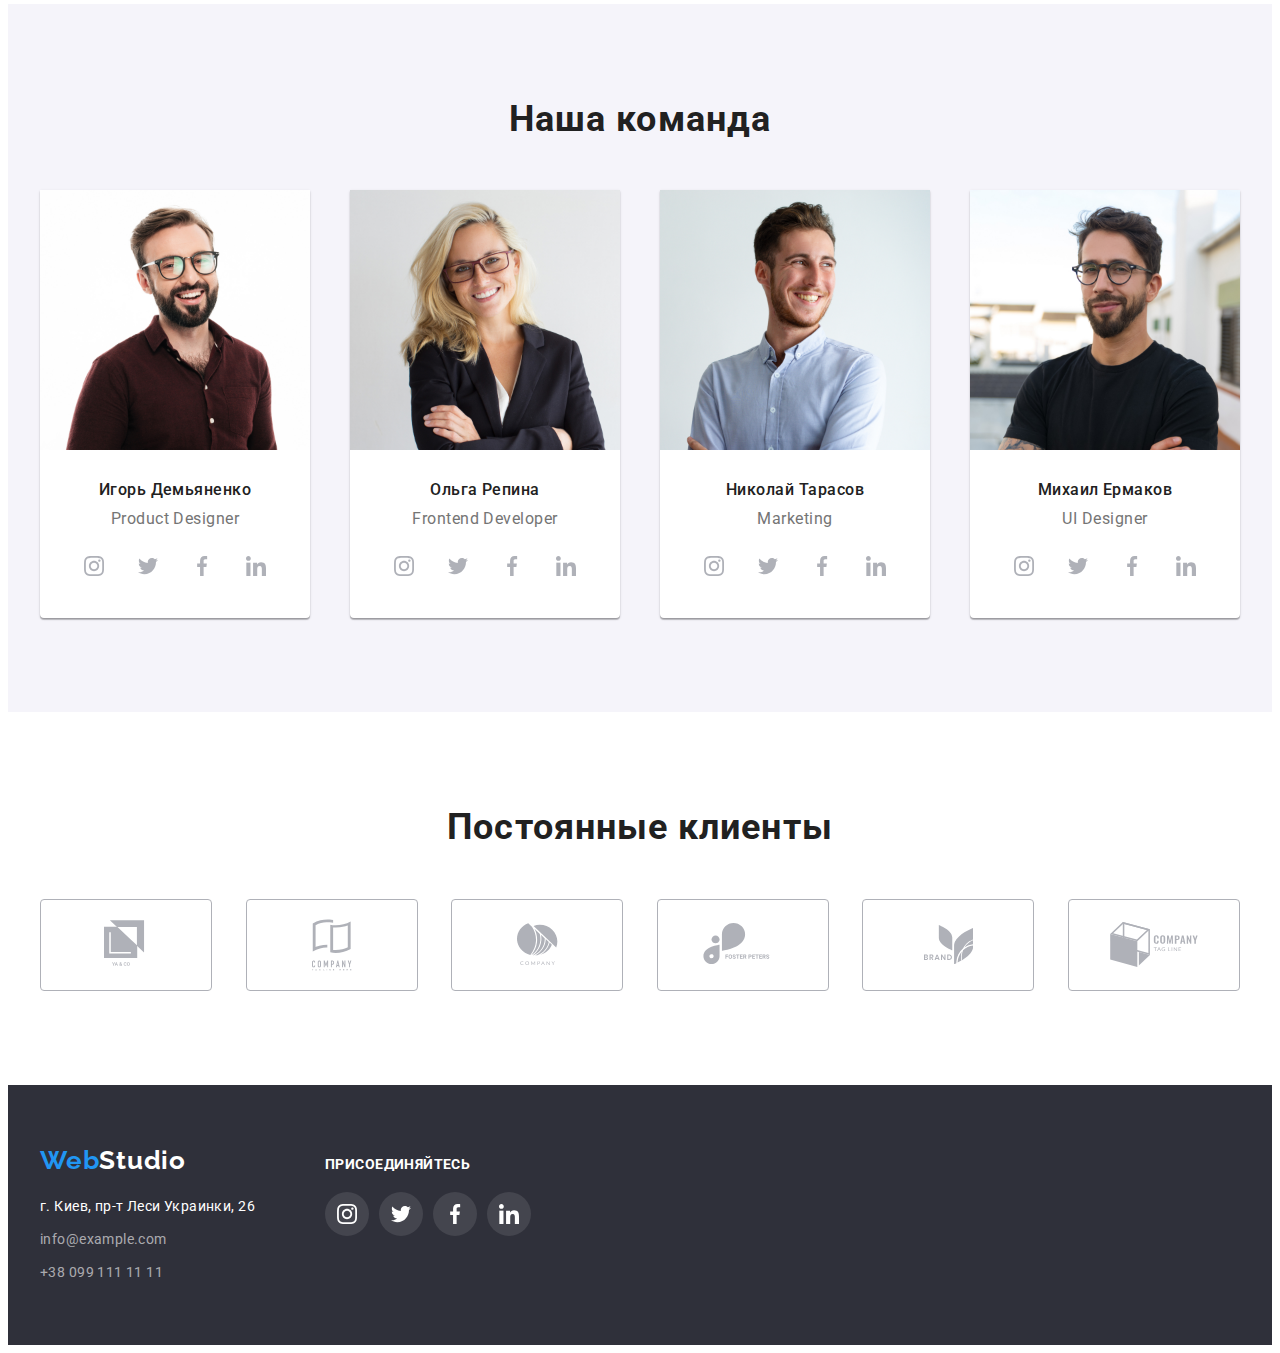
==== commit 85e5ee05: "updated styles" ====
--- a/index.html
+++ b/index.html
@@ -51,7 +51,7 @@
     </header>
     <main>
       <!-- Герой -->
-      <section class="section hero">
+      <section class="hero">
       <div class="container">
         <h1 class="main-title">Эффективные решения для вашего бизнеса</h1>
         <button type="button" class="order-btn">Заказать услугу</button>
@@ -59,7 +59,7 @@
       </section>
 
       <!-- Преймущества -->
-      <section class="section advantages">
+      <section class="advantages">
         <h2 class="advantages-title">Наши преимущества</h2>
         <div class="container">
           <ul class="advantages-list list">
--- a/css/styles.css
+++ b/css/styles.css
@@ -17,7 +17,6 @@
 p {
   margin: 0;
 }
-
 ul,
 ol {
   margin: 0;
@@ -41,6 +40,11 @@
   padding-left: 15px;
   padding-right: 15px;
   margin: 0 auto;
+}
+
+.section {
+  padding-top: 94px;
+  padding-bottom: 94px;
 }
 
 /* ========Header=========================== */
@@ -116,6 +120,8 @@
   margin-right: 50px;
 }
 .contacts-list-item {
+  display: flex;
+  align-items: center;
   font-family: inherit;
   font-weight: 500;
   font-size: 14px;
@@ -137,25 +143,22 @@
   fill: var(--accent-color);
 }
 
-.section {
-  padding-top: 94px;
-  padding-bottom: 94px;
-}
 /* ========End header======================= */
 
 /* ========Hero=========================== */
 .hero {
   background: #2f303a;
   background-image: linear-gradient(rgba(47, 48, 58, 0.4), rgba(47, 48, 58, 0.4)), url('../images/hero-bg-img.jpg');
+  background-repeat: no-repeat;
+  background-size: cover;
+  padding-top: 200px;
+  padding-bottom: 200px;
 }
 .main-title {
   max-width: 696px;
   margin-bottom: 30px;
 }
-.hero .container {
-  padding-top: 200px;
-  padding-bottom: 200px;
-}
+
 .main-title {
   margin: 0 auto 30px;
 
@@ -195,14 +198,16 @@
 /* ========End Hero======================= */
 
 /* ========Advantages=========================== */
+
+.advantages {
+  padding-top: 94px;
+}
+
 .advantages-title {
   height: 0;
   overflow: hidden;
 }
 
-.section.advantages {
-  padding-bottom: 0px;
-}
 .advantages-list {
   display: flex;
   justify-content: space-between;
@@ -441,6 +446,7 @@
   justify-content: center;
   margin-bottom: 50px;
 }
+
 .filter-list li:not(:last-child) {
   margin-right: 8px;
 }
